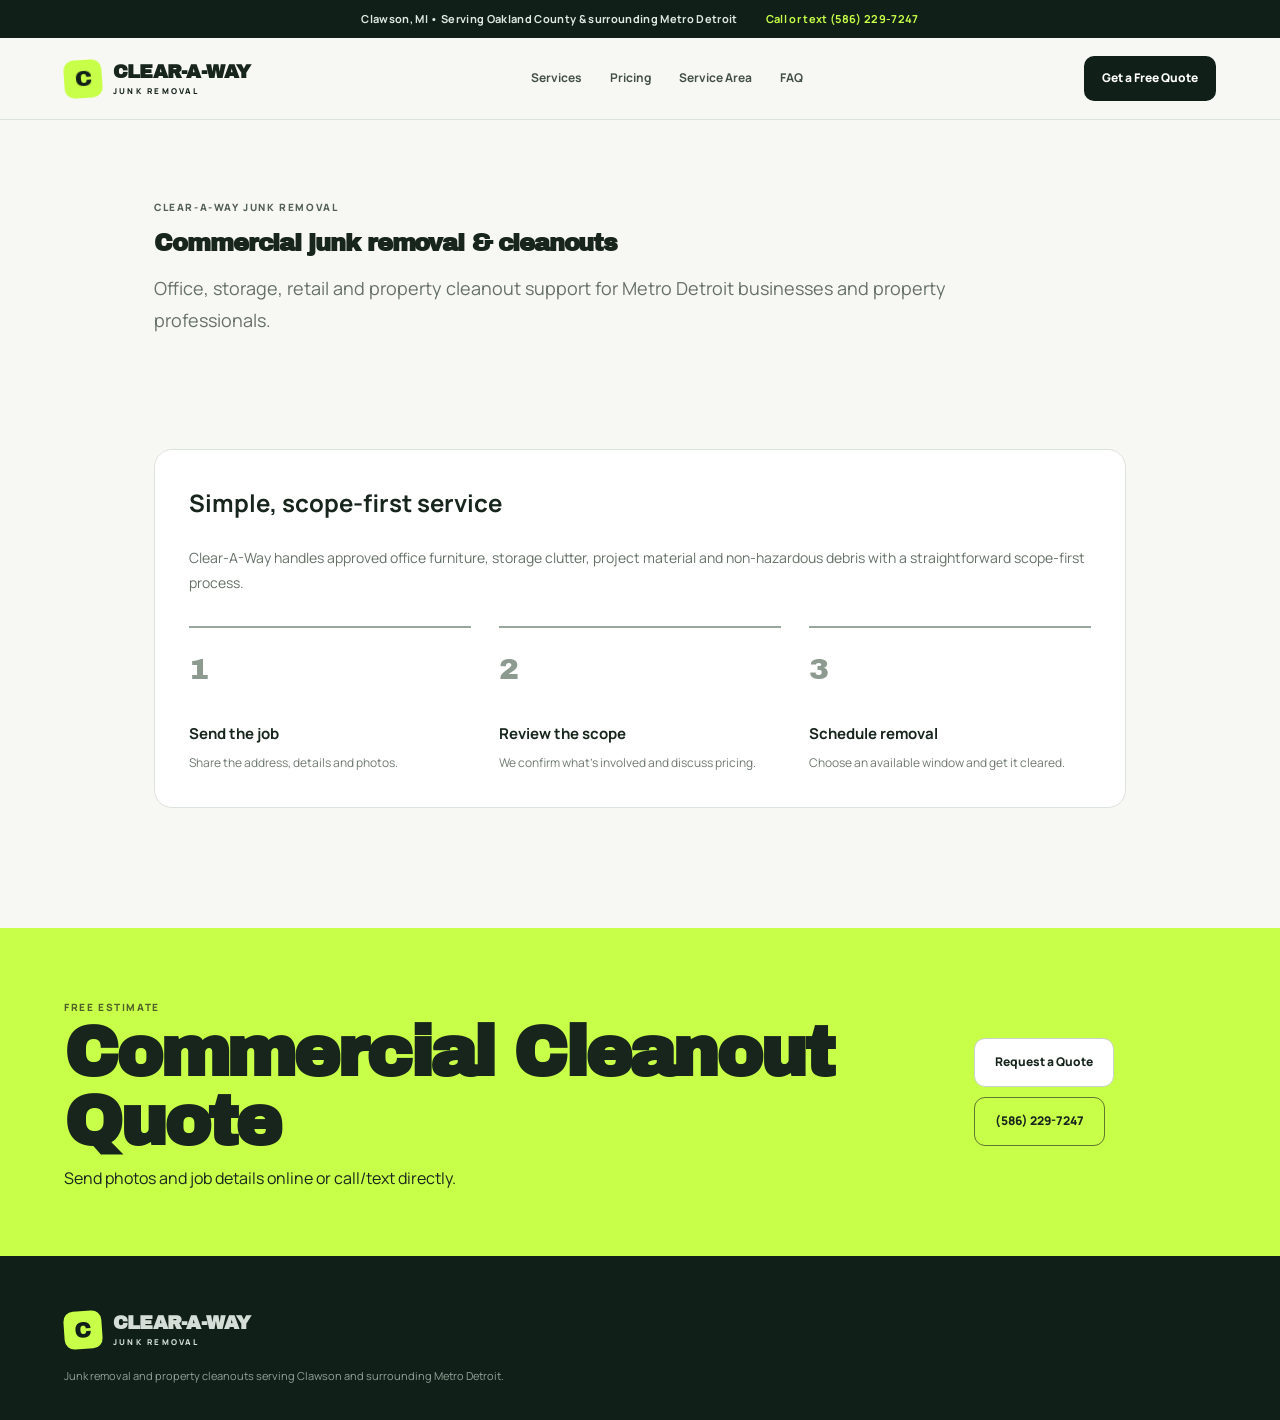
==== commercial-cleanouts.html @ ac7ba4cd "Add Commercial Cleanouts landing page" ====
<!doctype html>
<html lang="en"><head><meta charset="utf-8"><meta name="viewport" content="width=device-width,initial-scale=1">
<title>Commercial Cleanouts | Clear-A-Way Junk Removal</title>
<meta name="description" content="Office, storage, retail and property cleanout support for Metro Detroit businesses and property professionals.">
<link rel="preconnect" href="https://fonts.googleapis.com"><link rel="preconnect" href="https://fonts.gstatic.com" crossorigin>
<link href="https://fonts.googleapis.com/css2?family=Manrope:wght@400;600;700;800&family=Archivo+Black&display=swap" rel="stylesheet">
<link rel="stylesheet" href="styles.css"></head>
<body>
<div class="announcement"><span>Clawson, MI • Serving Oakland County & surrounding Metro Detroit</span><a href="tel:+15862297247">Call or text (586) 229-7247</a></div>
<header class="site-header"><a class="brand" href="/"><span class="brand-mark">C</span><span class="brand-copy"><strong>CLEAR-A-WAY</strong><small>JUNK REMOVAL</small></span></a><nav><a href="/#services">Services</a><a href="/#pricing">Pricing</a><a href="/#areas">Service Area</a><a href="/#faq">FAQ</a></nav><a class="header-cta" href="/#quote">Get a Free Quote</a></header>
<main>
<section class="section" style="padding-top:80px;max-width:1100px">
<div class="eyebrow">CLEAR-A-WAY JUNK REMOVAL</div>
<h2>Commercial junk removal & cleanouts</h2>
<p style="font-size:18px;line-height:1.75;max-width:800px;color:#667168">Office, storage, retail and property cleanout support for Metro Detroit businesses and property professionals.</p>
</section>
<section class="section" style="padding-top:0;max-width:1100px">
<div style="background:white;border:1px solid var(--line);border-radius:18px;padding:34px">
<h3 style="font-size:24px;margin-top:0">Simple, scope-first service</h3>
<p style="font-size:14px;line-height:1.8;color:#667168">Clear-A-Way handles approved office furniture, storage clutter, project material and non-hazardous debris with a straightforward scope-first process.</p>
<div class="steps" style="margin-top:30px"><article><span>1</span><h3>Send the job</h3><p>Share the address, details and photos.</p></article><article><span>2</span><h3>Review the scope</h3><p>We confirm what’s involved and discuss pricing.</p></article><article><span>3</span><h3>Schedule removal</h3><p>Choose an available window and get it cleared.</p></article></div>
</div>
</section>
<section class="final-cta"><div><span class="eyebrow">FREE ESTIMATE</span><h2>Commercial Cleanout Quote</h2><p>Send photos and job details online or call/text directly.</p></div><div class="final-actions"><a href="/#quote" class="btn btn-light">Request a Quote</a><a href="tel:+15862297247" class="btn btn-outline-light">(586) 229-7247</a></div></section>
</main>
<footer><div class="footer-brand"><a class="brand" href="/"><span class="brand-mark">C</span><span class="brand-copy"><strong>CLEAR-A-WAY</strong><small>JUNK REMOVAL</small></span></a><p>Junk removal and property cleanouts serving Clawson and surrounding Metro Detroit.</p></div></footer>
<div class="mobile-bar"><a href="tel:+15862297247">Call / Text</a><a href="/#quote">Free Quote</a></div>
</body></html>
---- styles.css ----
:root{
  --ink:#102018;--ink-2:#183126;--paper:#f7f7f3;--card:#ffffff;--lime:#c8ff48;--lime-deep:#9fd32c;--text:#17251d;--muted:#667168;--line:#dde3dd;--soft:#eef2ec;--warm:#f4f0e8;--shadow:0 18px 50px rgba(16,32,24,.09);
}
*{box-sizing:border-box}html{scroll-behavior:smooth}body{margin:0;background:var(--paper);color:var(--text);font-family:Manrope,Arial,sans-serif;line-height:1.55}a{color:inherit}
.announcement{min-height:38px;background:var(--ink);color:#dfe9e2;display:flex;justify-content:center;gap:28px;align-items:center;padding:8px 5vw;font-size:11px;font-weight:700;letter-spacing:.03em}.announcement a{color:var(--lime);text-decoration:none}
.site-header{height:82px;display:grid;grid-template-columns:auto 1fr auto;align-items:center;gap:36px;padding:0 5vw;background:rgba(247,247,243,.96);border-bottom:1px solid var(--line);position:sticky;top:0;z-index:50;backdrop-filter:blur(14px)}
.brand{display:flex;align-items:center;gap:11px;text-decoration:none;width:max-content}.brand-mark{width:38px;height:38px;border-radius:10px;background:var(--lime);display:grid;place-items:center;font-family:"Archivo Black";font-size:22px;color:var(--ink);transform:rotate(-4deg)}
.brand-copy{display:flex;flex-direction:column;line-height:.94}.brand-copy strong{font-family:"Archivo Black";font-size:19px;letter-spacing:-.04em}.brand-copy small{font-size:8px;letter-spacing:.28em;font-weight:800;margin-top:6px}
.site-header nav{display:flex;justify-content:center;gap:28px}.site-header nav a{text-decoration:none;font-size:12px;font-weight:700;color:#435046}.header-cta{background:var(--ink);color:#fff;text-decoration:none;padding:13px 18px;border-radius:10px;font-size:12px;font-weight:800}
.hero{max-width:1500px;margin:auto;padding:68px 5vw 58px;display:grid;grid-template-columns:1.05fr .95fr;gap:6vw;align-items:start}.hero-main{padding-top:24px}.eyebrow{font-size:10px;font-weight:800;letter-spacing:.16em;text-transform:uppercase;color:#536057;margin-bottom:16px}
.hero h1,.section h2,.feature-panel h2,.how-section h2,.final-cta h2,.acceptance h2{font-family:"Archivo Black";letter-spacing:-.045em;line-height:.98;margin:0}.hero h1{font-size:clamp(56px,7.5vw,108px);max-width:900px}.hero h1 span{color:#3a4b40}
.hero-lead{font-size:18px;line-height:1.75;color:#58645b;max-width:720px;margin:24px 0 0}.hero-actions{display:flex;gap:12px;flex-wrap:wrap;margin:30px 0}.btn{display:inline-flex;align-items:center;justify-content:center;min-height:49px;padding:0 20px;border-radius:11px;text-decoration:none;font-size:12px;font-weight:800;border:1px solid transparent;cursor:pointer;font-family:inherit}.btn-primary{background:var(--lime);color:var(--ink);border-color:#a9d936}.btn-ghost{background:#fff;border-color:var(--line)}
.trust-grid{display:grid;grid-template-columns:repeat(3,1fr);gap:12px;margin-top:34px}.trust-grid>div{border-top:1px solid var(--line);padding-top:15px}.trust-grid b{display:block;font-size:12px;margin-bottom:4px}.trust-grid span{font-size:11px;color:#768178;line-height:1.45}
.quick-quote{background:#fff;border:1px solid var(--line);border-radius:22px;box-shadow:var(--shadow);overflow:hidden}.quote-head{padding:28px 30px 22px;background:linear-gradient(135deg,#13251c,#1d3b2b);color:white}.quote-chip{display:inline-block;background:var(--lime);color:var(--ink);padding:6px 9px;border-radius:99px;font-size:9px;font-weight:900;letter-spacing:.12em}.quote-head h2{font-family:"Archivo Black";font-size:34px;letter-spacing:-.04em;line-height:1.05;margin:13px 0 9px}.quote-head p{margin:0;color:#c8d5cc;font-size:13px;line-height:1.55}
.quick-quote form{padding:26px 30px 30px;display:grid;gap:15px}.field.two{display:grid;grid-template-columns:1fr 1fr;gap:12px}.quick-quote label{display:grid;gap:6px;font-size:10px;font-weight:800;color:#445047}.quick-quote input,.quick-quote textarea,.quick-quote select{width:100%;border:1px solid #cfd8d0;background:#fbfcfa;border-radius:10px;padding:12px 13px;font:inherit;font-size:13px;color:var(--text);outline:none}.quick-quote input:focus,.quick-quote textarea:focus,.quick-quote select:focus{border-color:#88ad2b;box-shadow:0 0 0 3px rgba(200,255,72,.25)}.quick-quote textarea{resize:vertical}
.photo-box{border:1px dashed #a9b5ab;border-radius:12px;padding:13px;display:flex;justify-content:space-between;gap:15px;align-items:center;background:#f9fbf8}.photo-box b{display:block;font-size:11px}.photo-box b span{font-weight:500;color:#7a857c}.photo-box small{display:block;color:#7a857c;font-size:9px;margin-top:3px}.upload-button{position:relative;background:var(--soft);border:1px solid #d7ded8;border-radius:9px;padding:10px 12px;white-space:nowrap;cursor:pointer}.upload-button input{position:absolute;inset:0;opacity:0;cursor:pointer}.btn-submit{width:100%;background:var(--lime);color:var(--ink);border-color:#a6d637;font-size:13px}.privacy-note{font-size:9px;color:#7d877f;margin:0;text-align:center}.bot-field{position:absolute!important;left:-9999px!important;width:1px;height:1px;overflow:hidden}
.proof-bar{max-width:1400px;margin:0 auto 25px;padding:0 5vw;display:grid;grid-template-columns:repeat(4,1fr);gap:1px;background:var(--line)}.proof-bar>div{background:var(--paper);padding:22px 18px}.proof-bar strong{display:block;font-size:12px}.proof-bar span{display:block;margin-top:4px;font-size:10px;color:#788279}
.section{max-width:1500px;margin:auto;padding:95px 5vw}.section-intro{max-width:820px;margin-bottom:42px}.section-intro h2{font-size:clamp(42px,5.5vw,76px)}.section-intro p{font-size:16px;color:#667168;line-height:1.75;max-width:700px}
.service-cards{display:grid;grid-template-columns:repeat(3,1fr);gap:15px}.service-cards article{background:#fff;border:1px solid var(--line);border-radius:16px;padding:25px;min-height:245px;display:flex;flex-direction:column;transition:.2s ease}.service-cards article:hover{transform:translateY(-3px);box-shadow:0 15px 35px rgba(16,32,24,.08);border-color:#c8d1c9}.service-cards .icon{width:38px;height:38px;border-radius:10px;background:var(--soft);display:grid;place-items:center;font-size:10px;font-weight:900;color:#607165}.service-cards h3{font-size:18px;line-height:1.25;margin:36px 0 10px}.service-cards p{font-size:13px;color:#707a72;line-height:1.65;margin:0 0 24px}.service-cards a{margin-top:auto;font-size:11px;font-weight:800;text-decoration:none}
.split-feature{max-width:1500px;margin:auto;padding:0 5vw 95px;display:grid;grid-template-columns:1fr 1fr;gap:14px}.feature-panel{border-radius:20px;padding:46px;min-height:500px;display:flex;flex-direction:column;align-items:flex-start}.feature-panel.homeowner{background:var(--warm);color:var(--ink)}.feature-panel.pro{background:var(--ink);color:white}.feature-panel .label{font-size:9px;font-weight:900;letter-spacing:.15em;padding:7px 9px;border-radius:99px;background:rgba(255,255,255,.6)}.feature-panel.pro .label{background:var(--lime);color:var(--ink)}.feature-panel h2{font-size:clamp(36px,4vw,58px);margin:25px 0 18px;max-width:600px}.feature-panel p{font-size:14px;line-height:1.75;max-width:620px;color:#657068}.feature-panel.pro p{color:#bcc9c0}.feature-panel ul{padding-left:18px;line-height:1.95;font-size:13px;margin:15px 0 28px}.inline-link{margin-top:auto;font-size:12px;font-weight:800;text-decoration:none}.feature-panel.pro .inline-link{color:var(--lime)}
.pricing{border-top:1px solid var(--line)}.pricing-copy{display:grid;grid-template-columns:1fr 1fr;gap:7vw;max-width:none;align-items:end}.pricing-copy .eyebrow,.pricing-copy h2{grid-column:1}.pricing-copy p{grid-column:2;grid-row:1/3;margin:0}.load-visual{display:grid;grid-template-columns:repeat(4,1fr);gap:12px;margin-top:45px}.load-card{background:white;border:1px solid var(--line);border-radius:15px;padding:18px}.load-fill{height:100px;border-radius:9px;background:#eff2ee;position:relative;overflow:hidden;margin-bottom:18px}.load-fill:after{content:"";position:absolute;left:0;right:0;bottom:0;background:var(--lime)}.fill-1:after{height:24%}.fill-2:after{height:48%}.fill-3:after{height:73%}.fill-4:after{height:100%}.load-card b{display:block;font-size:13px}.load-card span{display:block;font-size:10px;line-height:1.5;color:#7b857c;margin-top:4px}.pricing-foot{display:flex;justify-content:space-between;gap:20px;border-top:1px solid var(--line);margin-top:22px;padding-top:18px;font-size:10px;color:#737e75}.pricing-foot a{font-weight:800;text-decoration:none;color:var(--ink)}
.how-section{max-width:1400px;margin:auto;background:var(--soft);border-radius:24px;padding:65px 5vw;display:grid;grid-template-columns:.7fr 1.3fr;gap:6vw}.how-section h2{font-size:clamp(42px,5vw,68px)}.steps{display:grid;grid-template-columns:repeat(3,1fr);gap:28px}.steps article{border-top:2px solid #98a79b;padding-top:18px}.steps span{font-family:"Archivo Black";font-size:30px;color:#8c9a90}.steps h3{font-size:15px;margin:30px 0 8px}.steps p{font-size:12px;line-height:1.65;color:#6f7a71;margin:0}
.areas{display:grid;grid-template-columns:.8fr 1.2fr;gap:8vw;align-items:start}.areas h2{font-size:clamp(42px,5vw,70px)}.areas p{font-size:14px;line-height:1.75;color:#6c786e}.btn-dark{background:var(--ink);color:#fff;margin-top:12px}.city-list{display:grid;grid-template-columns:repeat(3,1fr);border-top:1px solid var(--line);border-left:1px solid var(--line)}.city-list span{padding:17px 16px;border-right:1px solid var(--line);border-bottom:1px solid var(--line);font-size:11px;font-weight:800;background:#fff}
.acceptance{max-width:1400px;margin:0 auto 95px;padding:60px 5vw;background:#13241b;color:white;border-radius:24px;display:grid;grid-template-columns:.8fr 1.2fr;gap:7vw}.acceptance .eyebrow{color:#98aa9e}.acceptance h2{font-size:clamp(36px,4.5vw,60px)}.accept-grid{display:grid;grid-template-columns:1fr 1fr;gap:12px}.accept-card{border:1px solid #34473b;border-radius:15px;padding:25px;background:#182c21}.accept-card.yes{border-top:4px solid var(--lime)}.accept-card.no{border-top:4px solid #718277}.accept-card h3{font-size:15px;margin:0 0 10px}.accept-card p{font-size:11px;line-height:1.7;color:#bac6bd;margin:0}
.faq{display:grid;grid-template-columns:.65fr 1.35fr;gap:8vw}.faq-title h2{font-size:clamp(40px,5vw,70px)}.faq-list details{border-top:1px solid var(--line);padding:20px 0}.faq-list details:last-child{border-bottom:1px solid var(--line)}.faq-list summary{cursor:pointer;font-size:13px;font-weight:800;list-style:none;display:flex;justify-content:space-between;gap:20px}.faq-list summary:after{content:"+";font-size:20px;font-weight:400}.faq-list details[open] summary:after{content:"–"}.faq-list p{font-size:12px;line-height:1.7;color:#6b766d;max-width:720px;margin:12px 0 0}
.final-cta{margin-top:25px;background:var(--lime);padding:65px max(5vw,calc((100vw - 1500px)/2 + 5vw));display:flex;align-items:center;justify-content:space-between;gap:45px}.final-cta .eyebrow{color:#50612a}.final-cta h2{font-size:clamp(42px,5.5vw,76px)}.final-cta p{margin:10px 0 0}.final-actions{display:flex;gap:10px;flex-wrap:wrap}.btn-light{background:white;border-color:#c9d3c9}.btn-outline-light{border-color:#5f772e}
footer{background:var(--ink);color:#dbe4dd;padding:55px 5vw 25px;display:grid;grid-template-columns:1.5fr .7fr .7fr;gap:50px}footer .brand{color:white}.footer-brand p{color:#93a298;font-size:11px;max-width:450px;margin-top:18px}footer h4{font-size:10px;letter-spacing:.12em;text-transform:uppercase;color:#86968b;margin:0 0 14px}footer>div:not(.footer-brand):not(.footer-bottom){display:flex;flex-direction:column;gap:9px}footer a,footer span{font-size:11px;color:#d4ded7;text-decoration:none}.footer-bottom{grid-column:1/-1;border-top:1px solid #304138;padding-top:20px;margin-top:12px;color:#6f8175;font-size:9px}.mobile-bar{display:none}
@media(max-width:1050px){.site-header nav{display:none}.hero{grid-template-columns:1fr}.hero-main{padding-top:0}.quick-quote{max-width:760px}.proof-bar{grid-template-columns:repeat(2,1fr)}.service-cards{grid-template-columns:repeat(2,1fr)}.pricing-copy,.how-section,.areas,.acceptance,.faq{grid-template-columns:1fr}.pricing-copy p{grid-column:1;grid-row:auto}.load-visual{grid-template-columns:repeat(2,1fr)}.steps{margin-top:25px}.city-list{grid-template-columns:repeat(3,1fr)}}
@media(max-width:760px){body{padding-bottom:64px}.announcement{justify-content:center;text-align:center}.announcement a{display:none}.site-header{height:70px;padding:0 18px;grid-template-columns:1fr auto}.header-cta{display:none}.brand-mark{width:34px;height:34px}.hero,.section,.split-feature{padding-left:18px;padding-right:18px}.hero{padding-top:44px}.hero h1{font-size:53px}.hero-lead{font-size:16px}.hero-actions{flex-direction:column}.hero-actions .btn{width:100%}.trust-grid{grid-template-columns:1fr}.field.two{grid-template-columns:1fr}.quick-quote form,.quote-head{padding-left:20px;padding-right:20px}.proof-bar{padding:0 18px;grid-template-columns:1fr 1fr}.proof-bar>div{padding:16px 13px}.section{padding-top:70px;padding-bottom:70px}.service-cards,.split-feature,.load-visual,.steps,.accept-grid{grid-template-columns:1fr}.feature-panel{padding:30px;min-height:440px}.split-feature{gap:10px}.how-section,.acceptance{margin-left:18px;margin-right:18px;padding:45px 25px}.city-list{grid-template-columns:repeat(2,1fr)}.pricing-foot{flex-direction:column}.final-cta{padding:50px 18px;flex-direction:column;align-items:flex-start}.final-actions{width:100%}.final-actions .btn{width:100%}footer{grid-template-columns:1fr;padding:45px 20px 25px}.mobile-bar{display:grid;grid-template-columns:1fr 1fr;position:fixed;bottom:0;left:0;right:0;z-index:100;background:#fff;border-top:1px solid var(--line);box-shadow:0 -8px 25px rgba(0,0,0,.08)}.mobile-bar a{height:62px;display:grid;place-items:center;text-decoration:none;font-size:12px;font-weight:900}.mobile-bar a:last-child{background:var(--lime);color:var(--ink)}}
@media(max-width:430px){.hero h1{font-size:46px}.proof-bar{grid-template-columns:1fr}.city-list{grid-template-columns:1fr 1fr}.brand-copy strong{font-size:17px}}
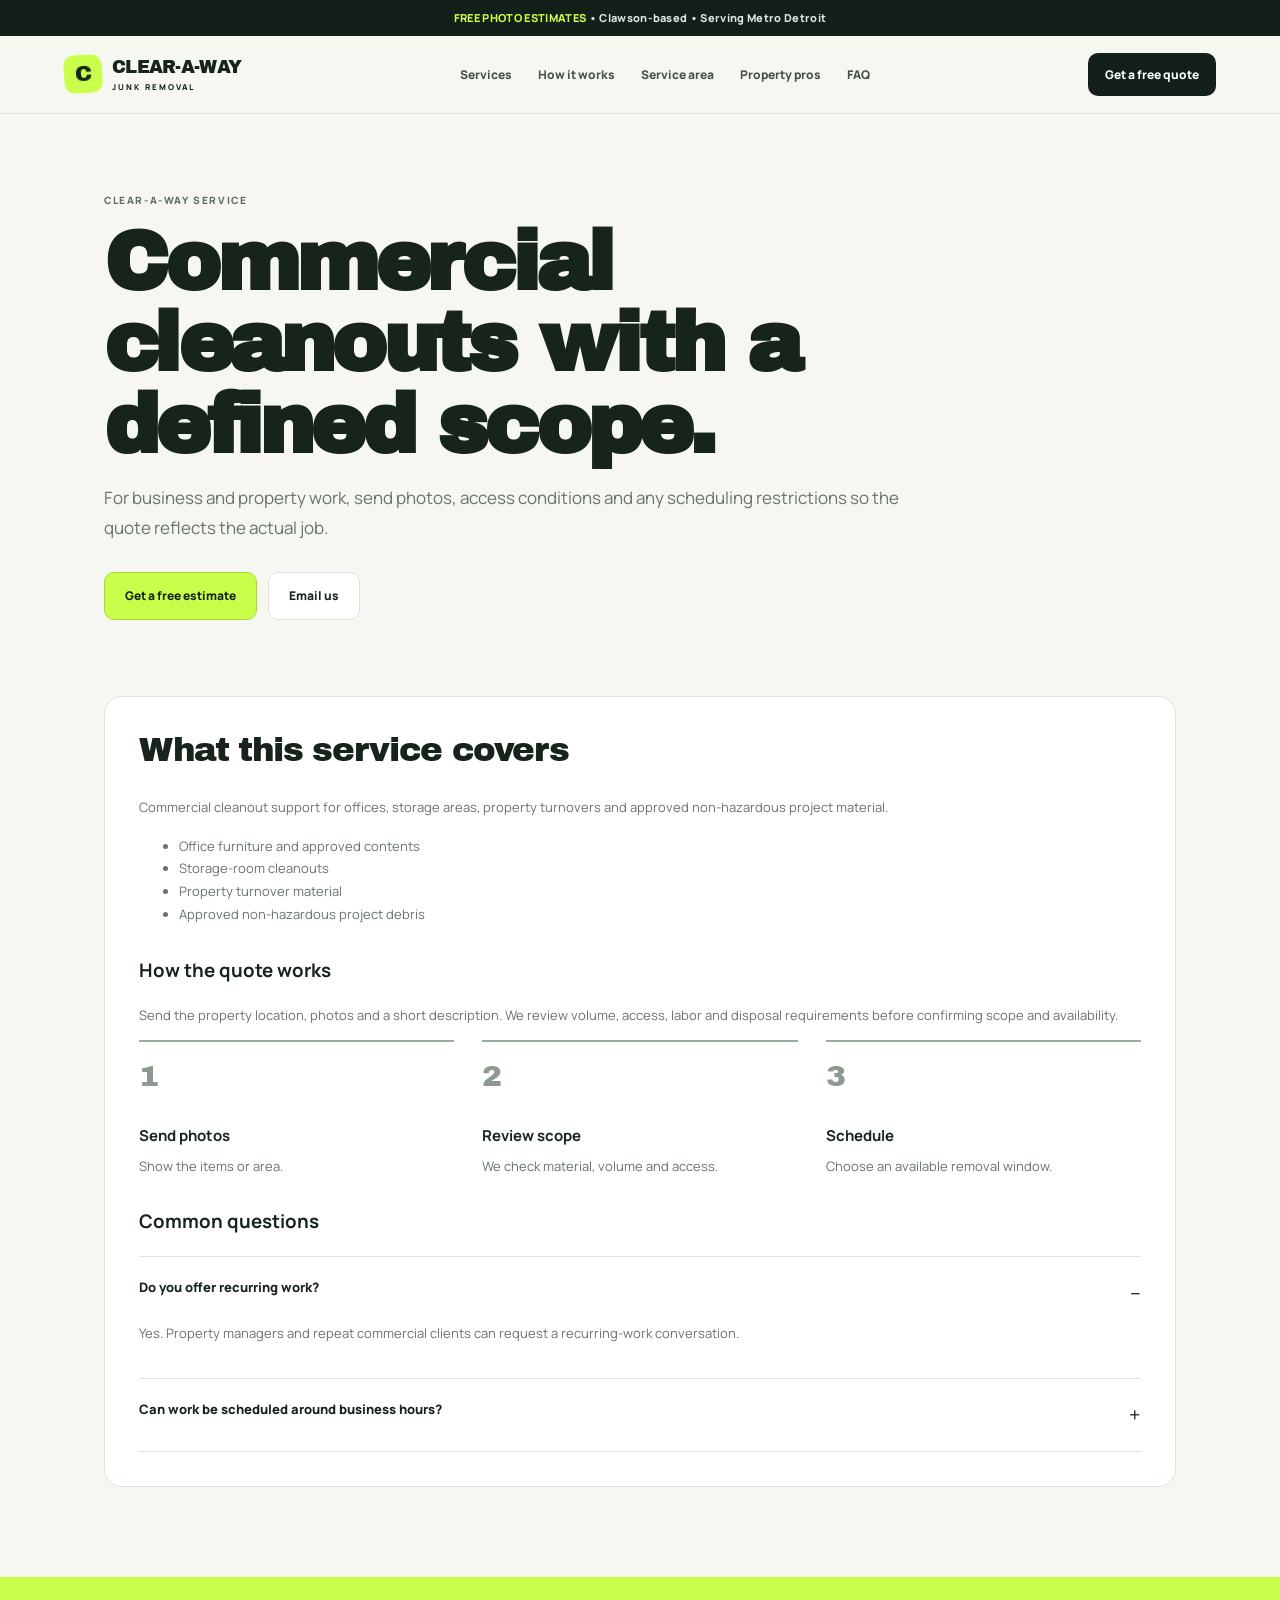
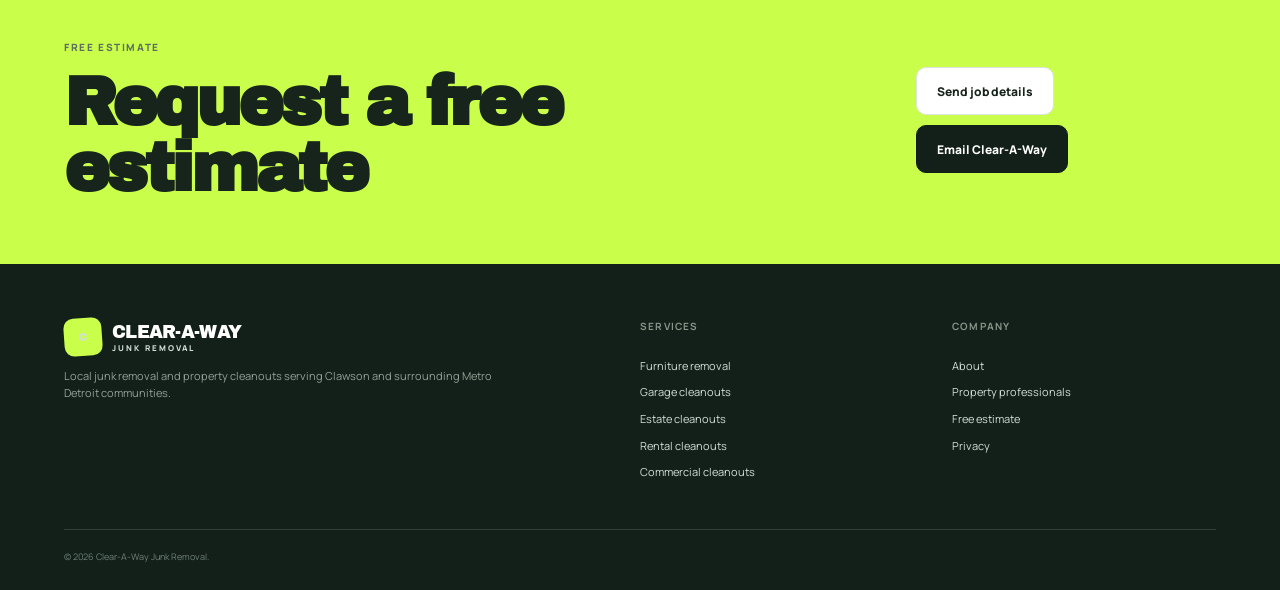
==== commit 8ecbf4c2: "Finish commercial-cleanouts service page" ====
--- a/commercial-cleanouts.html
+++ b/commercial-cleanouts.html
@@ -1,28 +1 @@
-<!doctype html>
-<html lang="en"><head><meta charset="utf-8"><meta name="viewport" content="width=device-width,initial-scale=1">
-<title>Commercial Cleanouts | Clear-A-Way Junk Removal</title>
-<meta name="description" content="Office, storage, retail and property cleanout support for Metro Detroit businesses and property professionals.">
-<link rel="preconnect" href="https://fonts.googleapis.com"><link rel="preconnect" href="https://fonts.gstatic.com" crossorigin>
-<link href="https://fonts.googleapis.com/css2?family=Manrope:wght@400;600;700;800&family=Archivo+Black&display=swap" rel="stylesheet">
-<link rel="stylesheet" href="styles.css"></head>
-<body>
-<div class="announcement"><span>Clawson, MI • Serving Oakland County & surrounding Metro Detroit</span><a href="tel:+15862297247">Call or text (586) 229-7247</a></div>
-<header class="site-header"><a class="brand" href="/"><span class="brand-mark">C</span><span class="brand-copy"><strong>CLEAR-A-WAY</strong><small>JUNK REMOVAL</small></span></a><nav><a href="/#services">Services</a><a href="/#pricing">Pricing</a><a href="/#areas">Service Area</a><a href="/#faq">FAQ</a></nav><a class="header-cta" href="/#quote">Get a Free Quote</a></header>
-<main>
-<section class="section" style="padding-top:80px;max-width:1100px">
-<div class="eyebrow">CLEAR-A-WAY JUNK REMOVAL</div>
-<h2>Commercial junk removal & cleanouts</h2>
-<p style="font-size:18px;line-height:1.75;max-width:800px;color:#667168">Office, storage, retail and property cleanout support for Metro Detroit businesses and property professionals.</p>
-</section>
-<section class="section" style="padding-top:0;max-width:1100px">
-<div style="background:white;border:1px solid var(--line);border-radius:18px;padding:34px">
-<h3 style="font-size:24px;margin-top:0">Simple, scope-first service</h3>
-<p style="font-size:14px;line-height:1.8;color:#667168">Clear-A-Way handles approved office furniture, storage clutter, project material and non-hazardous debris with a straightforward scope-first process.</p>
-<div class="steps" style="margin-top:30px"><article><span>1</span><h3>Send the job</h3><p>Share the address, details and photos.</p></article><article><span>2</span><h3>Review the scope</h3><p>We confirm what’s involved and discuss pricing.</p></article><article><span>3</span><h3>Schedule removal</h3><p>Choose an available window and get it cleared.</p></article></div>
-</div>
-</section>
-<section class="final-cta"><div><span class="eyebrow">FREE ESTIMATE</span><h2>Commercial Cleanout Quote</h2><p>Send photos and job details online or call/text directly.</p></div><div class="final-actions"><a href="/#quote" class="btn btn-light">Request a Quote</a><a href="tel:+15862297247" class="btn btn-outline-light">(586) 229-7247</a></div></section>
-</main>
-<footer><div class="footer-brand"><a class="brand" href="/"><span class="brand-mark">C</span><span class="brand-copy"><strong>CLEAR-A-WAY</strong><small>JUNK REMOVAL</small></span></a><p>Junk removal and property cleanouts serving Clawson and surrounding Metro Detroit.</p></div></footer>
-<div class="mobile-bar"><a href="tel:+15862297247">Call / Text</a><a href="/#quote">Free Quote</a></div>
-</body></html>+<!doctype html><html lang="en"><head><meta charset="utf-8"><meta name="viewport" content="width=device-width,initial-scale=1"><title>Commercial Cleanouts | Clear-A-Way Junk Removal</title><meta name="description" content="Commercial cleanout support for offices, storage areas, property turnovers and approved non-hazardous project material."><meta name="theme-color" content="#122019"><link rel="preconnect" href="https://fonts.googleapis.com"><link rel="preconnect" href="https://fonts.gstatic.com" crossorigin><link href="https://fonts.googleapis.com/css2?family=Manrope:wght@400;500;600;700;800&family=Archivo+Black&display=swap" rel="stylesheet"><link rel="stylesheet" href="/styles.css"><script type="application/ld+json">{"@context":"https://schema.org","@type":"Service","name":"Commercial Cleanouts","provider":{"@type":"LocalBusiness","name":"Clear-A-Way Junk Removal"},"areaServed":"Metro Detroit, Michigan","description":"Commercial cleanout support for offices, storage areas, property turnovers and approved non-hazardous project material."}</script></head><body><div class="topbar"><span>FREE PHOTO ESTIMATES</span> • Clawson-based • Serving Metro Detroit</div><header class="header"><a class="brand" href="/"><span class="mark">C</span><span class="brandtext"><b>CLEAR-A-WAY</b><small>JUNK REMOVAL</small></span></a><nav class="nav"><a href="/#services">Services</a><a href="/#how">How it works</a><a href="/#areas">Service area</a><a href="/property-managers.html">Property pros</a><a href="/#faq">FAQ</a></nav><a class="headercta" href="/quote.html">Get a free quote</a></header><main><section class="pagehero"><div class="eyebrow">CLEAR-A-WAY SERVICE</div><h1>Commercial cleanouts with a defined scope.</h1><p>For business and property work, send photos, access conditions and any scheduling restrictions so the quote reflects the actual job.</p><div class="actions"><a class="btn primary" href="/quote.html">Get a free estimate</a><a class="btn light" href="mailto:josh106510@gmail.com">Email us</a></div></section><section class="contentwrap"><div class="contentbox"><h2>What this service covers</h2><p>Commercial cleanout support for offices, storage areas, property turnovers and approved non-hazardous project material.</p><ul><li>Office furniture and approved contents</li><li>Storage-room cleanouts</li><li>Property turnover material</li><li>Approved non-hazardous project debris</li></ul><h3>How the quote works</h3><p>Send the property location, photos and a short description. We review volume, access, labor and disposal requirements before confirming scope and availability.</p><div class="steps"><div class="step"><span>1</span><h3>Send photos</h3><p>Show the items or area.</p></div><div class="step"><span>2</span><h3>Review scope</h3><p>We check material, volume and access.</p></div><div class="step"><span>3</span><h3>Schedule</h3><p>Choose an available removal window.</p></div></div><h3>Common questions</h3><details open><summary>Do you offer recurring work?</summary><p>Yes. Property managers and repeat commercial clients can request a recurring-work conversation.</p></details><details><summary>Can work be scheduled around business hours?</summary><p>Include scheduling restrictions in the quote request and we will confirm available options.</p></details></div></section><section class="cta-band"><div><div class="eyebrow">FREE ESTIMATE</div><h2>Request a free estimate</h2></div><div class="cta-actions"><a class="btn light" href="/quote.html">Send job details</a><a class="btn dark" href="mailto:josh106510@gmail.com">Email Clear-A-Way</a></div></section></main><footer class="footer"><div><a class="brand" href="/"><span class="mark">C</span><span class="brandtext"><b style="color:#fff">CLEAR-A-WAY</b><small>JUNK REMOVAL</small></span></a><p>Local junk removal and property cleanouts serving Clawson and surrounding Metro Detroit communities.</p></div><div class="footercol"><h4>Services</h4><a href="/furniture-removal.html">Furniture removal</a><a href="/garage-cleanouts.html">Garage cleanouts</a><a href="/estate-cleanouts.html">Estate cleanouts</a><a href="/rental-cleanouts.html">Rental cleanouts</a><a href="/commercial-cleanouts.html">Commercial cleanouts</a></div><div class="footercol"><h4>Company</h4><a href="/about.html">About</a><a href="/property-managers.html">Property professionals</a><a href="/quote.html">Free estimate</a><a href="/privacy.html">Privacy</a></div><div class="footbottom">© 2026 Clear-A-Way Junk Removal.</div></footer><div class="mobilebar"><a href="mailto:josh106510@gmail.com">Email</a><a href="/quote.html">Free quote</a></div></body></html>
--- a/styles.css
+++ b/styles.css
@@ -1,30 +1,21 @@
-:root{
-  --ink:#102018;--ink-2:#183126;--paper:#f7f7f3;--card:#ffffff;--lime:#c8ff48;--lime-deep:#9fd32c;--text:#17251d;--muted:#667168;--line:#dde3dd;--soft:#eef2ec;--warm:#f4f0e8;--shadow:0 18px 50px rgba(16,32,24,.09);
-}
-*{box-sizing:border-box}html{scroll-behavior:smooth}body{margin:0;background:var(--paper);color:var(--text);font-family:Manrope,Arial,sans-serif;line-height:1.55}a{color:inherit}
-.announcement{min-height:38px;background:var(--ink);color:#dfe9e2;display:flex;justify-content:center;gap:28px;align-items:center;padding:8px 5vw;font-size:11px;font-weight:700;letter-spacing:.03em}.announcement a{color:var(--lime);text-decoration:none}
-.site-header{height:82px;display:grid;grid-template-columns:auto 1fr auto;align-items:center;gap:36px;padding:0 5vw;background:rgba(247,247,243,.96);border-bottom:1px solid var(--line);position:sticky;top:0;z-index:50;backdrop-filter:blur(14px)}
-.brand{display:flex;align-items:center;gap:11px;text-decoration:none;width:max-content}.brand-mark{width:38px;height:38px;border-radius:10px;background:var(--lime);display:grid;place-items:center;font-family:"Archivo Black";font-size:22px;color:var(--ink);transform:rotate(-4deg)}
-.brand-copy{display:flex;flex-direction:column;line-height:.94}.brand-copy strong{font-family:"Archivo Black";font-size:19px;letter-spacing:-.04em}.brand-copy small{font-size:8px;letter-spacing:.28em;font-weight:800;margin-top:6px}
-.site-header nav{display:flex;justify-content:center;gap:28px}.site-header nav a{text-decoration:none;font-size:12px;font-weight:700;color:#435046}.header-cta{background:var(--ink);color:#fff;text-decoration:none;padding:13px 18px;border-radius:10px;font-size:12px;font-weight:800}
-.hero{max-width:1500px;margin:auto;padding:68px 5vw 58px;display:grid;grid-template-columns:1.05fr .95fr;gap:6vw;align-items:start}.hero-main{padding-top:24px}.eyebrow{font-size:10px;font-weight:800;letter-spacing:.16em;text-transform:uppercase;color:#536057;margin-bottom:16px}
-.hero h1,.section h2,.feature-panel h2,.how-section h2,.final-cta h2,.acceptance h2{font-family:"Archivo Black";letter-spacing:-.045em;line-height:.98;margin:0}.hero h1{font-size:clamp(56px,7.5vw,108px);max-width:900px}.hero h1 span{color:#3a4b40}
-.hero-lead{font-size:18px;line-height:1.75;color:#58645b;max-width:720px;margin:24px 0 0}.hero-actions{display:flex;gap:12px;flex-wrap:wrap;margin:30px 0}.btn{display:inline-flex;align-items:center;justify-content:center;min-height:49px;padding:0 20px;border-radius:11px;text-decoration:none;font-size:12px;font-weight:800;border:1px solid transparent;cursor:pointer;font-family:inherit}.btn-primary{background:var(--lime);color:var(--ink);border-color:#a9d936}.btn-ghost{background:#fff;border-color:var(--line)}
-.trust-grid{display:grid;grid-template-columns:repeat(3,1fr);gap:12px;margin-top:34px}.trust-grid>div{border-top:1px solid var(--line);padding-top:15px}.trust-grid b{display:block;font-size:12px;margin-bottom:4px}.trust-grid span{font-size:11px;color:#768178;line-height:1.45}
-.quick-quote{background:#fff;border:1px solid var(--line);border-radius:22px;box-shadow:var(--shadow);overflow:hidden}.quote-head{padding:28px 30px 22px;background:linear-gradient(135deg,#13251c,#1d3b2b);color:white}.quote-chip{display:inline-block;background:var(--lime);color:var(--ink);padding:6px 9px;border-radius:99px;font-size:9px;font-weight:900;letter-spacing:.12em}.quote-head h2{font-family:"Archivo Black";font-size:34px;letter-spacing:-.04em;line-height:1.05;margin:13px 0 9px}.quote-head p{margin:0;color:#c8d5cc;font-size:13px;line-height:1.55}
-.quick-quote form{padding:26px 30px 30px;display:grid;gap:15px}.field.two{display:grid;grid-template-columns:1fr 1fr;gap:12px}.quick-quote label{display:grid;gap:6px;font-size:10px;font-weight:800;color:#445047}.quick-quote input,.quick-quote textarea,.quick-quote select{width:100%;border:1px solid #cfd8d0;background:#fbfcfa;border-radius:10px;padding:12px 13px;font:inherit;font-size:13px;color:var(--text);outline:none}.quick-quote input:focus,.quick-quote textarea:focus,.quick-quote select:focus{border-color:#88ad2b;box-shadow:0 0 0 3px rgba(200,255,72,.25)}.quick-quote textarea{resize:vertical}
-.photo-box{border:1px dashed #a9b5ab;border-radius:12px;padding:13px;display:flex;justify-content:space-between;gap:15px;align-items:center;background:#f9fbf8}.photo-box b{display:block;font-size:11px}.photo-box b span{font-weight:500;color:#7a857c}.photo-box small{display:block;color:#7a857c;font-size:9px;margin-top:3px}.upload-button{position:relative;background:var(--soft);border:1px solid #d7ded8;border-radius:9px;padding:10px 12px;white-space:nowrap;cursor:pointer}.upload-button input{position:absolute;inset:0;opacity:0;cursor:pointer}.btn-submit{width:100%;background:var(--lime);color:var(--ink);border-color:#a6d637;font-size:13px}.privacy-note{font-size:9px;color:#7d877f;margin:0;text-align:center}.bot-field{position:absolute!important;left:-9999px!important;width:1px;height:1px;overflow:hidden}
-.proof-bar{max-width:1400px;margin:0 auto 25px;padding:0 5vw;display:grid;grid-template-columns:repeat(4,1fr);gap:1px;background:var(--line)}.proof-bar>div{background:var(--paper);padding:22px 18px}.proof-bar strong{display:block;font-size:12px}.proof-bar span{display:block;margin-top:4px;font-size:10px;color:#788279}
-.section{max-width:1500px;margin:auto;padding:95px 5vw}.section-intro{max-width:820px;margin-bottom:42px}.section-intro h2{font-size:clamp(42px,5.5vw,76px)}.section-intro p{font-size:16px;color:#667168;line-height:1.75;max-width:700px}
-.service-cards{display:grid;grid-template-columns:repeat(3,1fr);gap:15px}.service-cards article{background:#fff;border:1px solid var(--line);border-radius:16px;padding:25px;min-height:245px;display:flex;flex-direction:column;transition:.2s ease}.service-cards article:hover{transform:translateY(-3px);box-shadow:0 15px 35px rgba(16,32,24,.08);border-color:#c8d1c9}.service-cards .icon{width:38px;height:38px;border-radius:10px;background:var(--soft);display:grid;place-items:center;font-size:10px;font-weight:900;color:#607165}.service-cards h3{font-size:18px;line-height:1.25;margin:36px 0 10px}.service-cards p{font-size:13px;color:#707a72;line-height:1.65;margin:0 0 24px}.service-cards a{margin-top:auto;font-size:11px;font-weight:800;text-decoration:none}
-.split-feature{max-width:1500px;margin:auto;padding:0 5vw 95px;display:grid;grid-template-columns:1fr 1fr;gap:14px}.feature-panel{border-radius:20px;padding:46px;min-height:500px;display:flex;flex-direction:column;align-items:flex-start}.feature-panel.homeowner{background:var(--warm);color:var(--ink)}.feature-panel.pro{background:var(--ink);color:white}.feature-panel .label{font-size:9px;font-weight:900;letter-spacing:.15em;padding:7px 9px;border-radius:99px;background:rgba(255,255,255,.6)}.feature-panel.pro .label{background:var(--lime);color:var(--ink)}.feature-panel h2{font-size:clamp(36px,4vw,58px);margin:25px 0 18px;max-width:600px}.feature-panel p{font-size:14px;line-height:1.75;max-width:620px;color:#657068}.feature-panel.pro p{color:#bcc9c0}.feature-panel ul{padding-left:18px;line-height:1.95;font-size:13px;margin:15px 0 28px}.inline-link{margin-top:auto;font-size:12px;font-weight:800;text-decoration:none}.feature-panel.pro .inline-link{color:var(--lime)}
-.pricing{border-top:1px solid var(--line)}.pricing-copy{display:grid;grid-template-columns:1fr 1fr;gap:7vw;max-width:none;align-items:end}.pricing-copy .eyebrow,.pricing-copy h2{grid-column:1}.pricing-copy p{grid-column:2;grid-row:1/3;margin:0}.load-visual{display:grid;grid-template-columns:repeat(4,1fr);gap:12px;margin-top:45px}.load-card{background:white;border:1px solid var(--line);border-radius:15px;padding:18px}.load-fill{height:100px;border-radius:9px;background:#eff2ee;position:relative;overflow:hidden;margin-bottom:18px}.load-fill:after{content:"";position:absolute;left:0;right:0;bottom:0;background:var(--lime)}.fill-1:after{height:24%}.fill-2:after{height:48%}.fill-3:after{height:73%}.fill-4:after{height:100%}.load-card b{display:block;font-size:13px}.load-card span{display:block;font-size:10px;line-height:1.5;color:#7b857c;margin-top:4px}.pricing-foot{display:flex;justify-content:space-between;gap:20px;border-top:1px solid var(--line);margin-top:22px;padding-top:18px;font-size:10px;color:#737e75}.pricing-foot a{font-weight:800;text-decoration:none;color:var(--ink)}
-.how-section{max-width:1400px;margin:auto;background:var(--soft);border-radius:24px;padding:65px 5vw;display:grid;grid-template-columns:.7fr 1.3fr;gap:6vw}.how-section h2{font-size:clamp(42px,5vw,68px)}.steps{display:grid;grid-template-columns:repeat(3,1fr);gap:28px}.steps article{border-top:2px solid #98a79b;padding-top:18px}.steps span{font-family:"Archivo Black";font-size:30px;color:#8c9a90}.steps h3{font-size:15px;margin:30px 0 8px}.steps p{font-size:12px;line-height:1.65;color:#6f7a71;margin:0}
-.areas{display:grid;grid-template-columns:.8fr 1.2fr;gap:8vw;align-items:start}.areas h2{font-size:clamp(42px,5vw,70px)}.areas p{font-size:14px;line-height:1.75;color:#6c786e}.btn-dark{background:var(--ink);color:#fff;margin-top:12px}.city-list{display:grid;grid-template-columns:repeat(3,1fr);border-top:1px solid var(--line);border-left:1px solid var(--line)}.city-list span{padding:17px 16px;border-right:1px solid var(--line);border-bottom:1px solid var(--line);font-size:11px;font-weight:800;background:#fff}
-.acceptance{max-width:1400px;margin:0 auto 95px;padding:60px 5vw;background:#13241b;color:white;border-radius:24px;display:grid;grid-template-columns:.8fr 1.2fr;gap:7vw}.acceptance .eyebrow{color:#98aa9e}.acceptance h2{font-size:clamp(36px,4.5vw,60px)}.accept-grid{display:grid;grid-template-columns:1fr 1fr;gap:12px}.accept-card{border:1px solid #34473b;border-radius:15px;padding:25px;background:#182c21}.accept-card.yes{border-top:4px solid var(--lime)}.accept-card.no{border-top:4px solid #718277}.accept-card h3{font-size:15px;margin:0 0 10px}.accept-card p{font-size:11px;line-height:1.7;color:#bac6bd;margin:0}
-.faq{display:grid;grid-template-columns:.65fr 1.35fr;gap:8vw}.faq-title h2{font-size:clamp(40px,5vw,70px)}.faq-list details{border-top:1px solid var(--line);padding:20px 0}.faq-list details:last-child{border-bottom:1px solid var(--line)}.faq-list summary{cursor:pointer;font-size:13px;font-weight:800;list-style:none;display:flex;justify-content:space-between;gap:20px}.faq-list summary:after{content:"+";font-size:20px;font-weight:400}.faq-list details[open] summary:after{content:"–"}.faq-list p{font-size:12px;line-height:1.7;color:#6b766d;max-width:720px;margin:12px 0 0}
-.final-cta{margin-top:25px;background:var(--lime);padding:65px max(5vw,calc((100vw - 1500px)/2 + 5vw));display:flex;align-items:center;justify-content:space-between;gap:45px}.final-cta .eyebrow{color:#50612a}.final-cta h2{font-size:clamp(42px,5.5vw,76px)}.final-cta p{margin:10px 0 0}.final-actions{display:flex;gap:10px;flex-wrap:wrap}.btn-light{background:white;border-color:#c9d3c9}.btn-outline-light{border-color:#5f772e}
-footer{background:var(--ink);color:#dbe4dd;padding:55px 5vw 25px;display:grid;grid-template-columns:1.5fr .7fr .7fr;gap:50px}footer .brand{color:white}.footer-brand p{color:#93a298;font-size:11px;max-width:450px;margin-top:18px}footer h4{font-size:10px;letter-spacing:.12em;text-transform:uppercase;color:#86968b;margin:0 0 14px}footer>div:not(.footer-brand):not(.footer-bottom){display:flex;flex-direction:column;gap:9px}footer a,footer span{font-size:11px;color:#d4ded7;text-decoration:none}.footer-bottom{grid-column:1/-1;border-top:1px solid #304138;padding-top:20px;margin-top:12px;color:#6f8175;font-size:9px}.mobile-bar{display:none}
-@media(max-width:1050px){.site-header nav{display:none}.hero{grid-template-columns:1fr}.hero-main{padding-top:0}.quick-quote{max-width:760px}.proof-bar{grid-template-columns:repeat(2,1fr)}.service-cards{grid-template-columns:repeat(2,1fr)}.pricing-copy,.how-section,.areas,.acceptance,.faq{grid-template-columns:1fr}.pricing-copy p{grid-column:1;grid-row:auto}.load-visual{grid-template-columns:repeat(2,1fr)}.steps{margin-top:25px}.city-list{grid-template-columns:repeat(3,1fr)}}
-@media(max-width:760px){body{padding-bottom:64px}.announcement{justify-content:center;text-align:center}.announcement a{display:none}.site-header{height:70px;padding:0 18px;grid-template-columns:1fr auto}.header-cta{display:none}.brand-mark{width:34px;height:34px}.hero,.section,.split-feature{padding-left:18px;padding-right:18px}.hero{padding-top:44px}.hero h1{font-size:53px}.hero-lead{font-size:16px}.hero-actions{flex-direction:column}.hero-actions .btn{width:100%}.trust-grid{grid-template-columns:1fr}.field.two{grid-template-columns:1fr}.quick-quote form,.quote-head{padding-left:20px;padding-right:20px}.proof-bar{padding:0 18px;grid-template-columns:1fr 1fr}.proof-bar>div{padding:16px 13px}.section{padding-top:70px;padding-bottom:70px}.service-cards,.split-feature,.load-visual,.steps,.accept-grid{grid-template-columns:1fr}.feature-panel{padding:30px;min-height:440px}.split-feature{gap:10px}.how-section,.acceptance{margin-left:18px;margin-right:18px;padding:45px 25px}.city-list{grid-template-columns:repeat(2,1fr)}.pricing-foot{flex-direction:column}.final-cta{padding:50px 18px;flex-direction:column;align-items:flex-start}.final-actions{width:100%}.final-actions .btn{width:100%}footer{grid-template-columns:1fr;padding:45px 20px 25px}.mobile-bar{display:grid;grid-template-columns:1fr 1fr;position:fixed;bottom:0;left:0;right:0;z-index:100;background:#fff;border-top:1px solid var(--line);box-shadow:0 -8px 25px rgba(0,0,0,.08)}.mobile-bar a{height:62px;display:grid;place-items:center;text-decoration:none;font-size:12px;font-weight:900}.mobile-bar a:last-child{background:var(--lime);color:var(--ink)}}
-@media(max-width:430px){.hero h1{font-size:46px}.proof-bar{grid-template-columns:1fr}.city-list{grid-template-columns:1fr 1fr}.brand-copy strong{font-size:17px}}
+:root{--ink:#122019;--ink2:#1b3125;--paper:#f7f7f2;--card:#fff;--lime:#c9ff4a;--lime2:#a8d832;--text:#17241c;--muted:#68736b;--line:#dce3dc;--soft:#edf2ec;--warm:#f2eee5;--shadow:0 20px 55px rgba(17,32,24,.10);--radius:18px}
+*{box-sizing:border-box}html{scroll-behavior:smooth}body{margin:0;background:var(--paper);color:var(--text);font-family:Manrope,Arial,sans-serif;line-height:1.6}a{color:inherit}img{max-width:100%;display:block}.skip{position:absolute;left:-9999px}.skip:focus{left:16px;top:16px;z-index:999;background:#fff;padding:12px 16px;border-radius:8px}
+.topbar{background:var(--ink);color:#d9e5dd;padding:9px 5vw;text-align:center;font-size:11px;font-weight:800;letter-spacing:.03em}.topbar span{color:var(--lime)}
+.header{height:78px;padding:0 5vw;display:grid;grid-template-columns:auto 1fr auto;gap:28px;align-items:center;border-bottom:1px solid var(--line);background:rgba(247,247,242,.96);backdrop-filter:blur(12px);position:sticky;top:0;z-index:50}.brand{display:flex;gap:10px;align-items:center;text-decoration:none}.mark{width:38px;height:38px;background:var(--lime);border-radius:10px;display:grid;place-items:center;font:22px "Archivo Black";transform:rotate(-4deg)}.brandtext{line-height:.9}.brandtext b{display:block;font:18px "Archivo Black";letter-spacing:-.04em}.brandtext small{font-size:8px;font-weight:900;letter-spacing:.25em}.nav{display:flex;justify-content:center;gap:26px}.nav a{text-decoration:none;font-size:12px;font-weight:800;color:#47534a}.headercta{padding:12px 17px;background:var(--ink);color:#fff!important;border-radius:10px;text-decoration:none;font-size:12px;font-weight:900}
+.hero{max-width:1500px;margin:auto;padding:70px 5vw 58px;display:grid;grid-template-columns:1.04fr .96fr;gap:6vw;align-items:start}.eyebrow{font-size:10px;font-weight:900;letter-spacing:.16em;text-transform:uppercase;color:#5f6d63;margin-bottom:14px}.hero h1,.section h2,.panel h2,.cta-band h2,.pagehero h1{font-family:"Archivo Black";letter-spacing:-.045em;line-height:.98;margin:0}.hero h1{font-size:clamp(54px,7.2vw,104px)}.hero h1 span{color:#47544b}.lead{font-size:18px;line-height:1.75;color:#5f6a62;max-width:720px}.actions{display:flex;gap:11px;flex-wrap:wrap;margin:28px 0}.btn{display:inline-flex;align-items:center;justify-content:center;min-height:48px;padding:0 20px;border-radius:10px;text-decoration:none;font-size:12px;font-weight:900;border:1px solid var(--line);cursor:pointer;font-family:inherit}.primary{background:var(--lime);border-color:var(--lime2)}.dark{background:var(--ink);color:#fff;border-color:var(--ink)}.light{background:#fff}.microproof{display:grid;grid-template-columns:repeat(3,1fr);gap:12px;margin-top:32px}.microproof div{border-top:1px solid var(--line);padding-top:14px}.microproof b{font-size:12px;display:block}.microproof span{font-size:10px;color:#7b857d}
+.quote-card{background:#fff;border:1px solid var(--line);border-radius:22px;box-shadow:var(--shadow);overflow:hidden}.quote-head{padding:28px 30px 22px;background:linear-gradient(135deg,#13271c,#20412d);color:white}.chip{display:inline-block;background:var(--lime);color:var(--ink);padding:6px 9px;border-radius:99px;font-size:9px;font-weight:900;letter-spacing:.11em}.quote-head h2{font:34px "Archivo Black";letter-spacing:-.04em;line-height:1.05;margin:13px 0 8px}.quote-head p{margin:0;color:#c5d2c9;font-size:13px}.form{padding:26px 30px 30px;display:grid;gap:14px}.field2{display:grid;grid-template-columns:1fr 1fr;gap:12px}.form label{display:grid;gap:6px;font-size:10px;font-weight:900;color:#465248}.form input,.form textarea,.form select{width:100%;border:1px solid #ccd6cd;background:#fbfcfa;border-radius:10px;padding:12px 13px;font:inherit;font-size:13px;outline:none}.form input:focus,.form textarea:focus,.form select:focus{border-color:#88af2f;box-shadow:0 0 0 3px rgba(201,255,74,.25)}.uploadbox{border:1px dashed #a8b4aa;border-radius:12px;padding:14px;background:#f9fbf8}.uploadbox small{display:block;color:#7b867d;font-size:9px}.formnote{font-size:9px;color:#7d887f;text-align:center;margin:0}.bot{position:absolute!important;left:-9999px!important;width:1px;height:1px;overflow:hidden}
+.proofbar{max-width:1400px;margin:0 auto;padding:0 5vw;display:grid;grid-template-columns:repeat(4,1fr);gap:1px;background:var(--line)}.proofbar div{background:var(--paper);padding:21px 18px}.proofbar b{display:block;font-size:12px}.proofbar span{font-size:10px;color:#7a857c}
+.section{max-width:1500px;margin:auto;padding:92px 5vw}.section-intro{max-width:850px;margin-bottom:42px}.section h2{font-size:clamp(42px,5.4vw,76px)}.section-intro p,.bodycopy{font-size:15px;line-height:1.78;color:var(--muted);max-width:760px}.cards{display:grid;grid-template-columns:repeat(3,1fr);gap:15px}.card{background:#fff;border:1px solid var(--line);border-radius:16px;padding:25px;min-height:242px;display:flex;flex-direction:column;transition:.18s ease}.card:hover{transform:translateY(-3px);box-shadow:0 15px 34px rgba(17,32,24,.08)}.num{width:38px;height:38px;border-radius:10px;background:var(--soft);display:grid;place-items:center;font-size:10px;font-weight:900}.card h3{font-size:18px;margin:34px 0 9px}.card p{font-size:13px;line-height:1.66;color:#707b72;margin:0 0 24px}.card a{margin-top:auto;text-decoration:none;font-size:11px;font-weight:900}
+.split{max-width:1500px;margin:auto;padding:0 5vw 90px;display:grid;grid-template-columns:1fr 1fr;gap:14px}.panel{border-radius:20px;padding:44px;min-height:460px;display:flex;flex-direction:column;align-items:flex-start}.panel.home{background:var(--warm)}.panel.pro{background:var(--ink);color:#fff}.label{font-size:9px;font-weight:900;letter-spacing:.13em;padding:7px 9px;border-radius:99px;background:rgba(255,255,255,.72)}.panel.pro .label{background:var(--lime);color:var(--ink)}.panel h2{font-size:clamp(34px,4vw,57px);margin:23px 0 16px}.panel p{font-size:14px;line-height:1.75;color:#657068}.panel.pro p,.panel.pro li{color:#bdc9c0}.panel ul{padding-left:18px;font-size:13px;line-height:1.9}.panel a{margin-top:auto;font-size:12px;font-weight:900;text-decoration:none}.panel.pro a{color:var(--lime)}
+.how{max-width:1400px;margin:auto;background:var(--soft);border-radius:24px;padding:64px 5vw;display:grid;grid-template-columns:.7fr 1.3fr;gap:6vw}.how h2{font:clamp(40px,5vw,68px) "Archivo Black";letter-spacing:-.045em;line-height:.98;margin:0}.steps{display:grid;grid-template-columns:repeat(3,1fr);gap:28px}.step{border-top:2px solid #9aab9e;padding-top:18px}.step span{font:30px "Archivo Black";color:#8d9a90}.step h3{font-size:15px;margin:28px 0 7px}.step p{font-size:12px;color:#6f7a71;margin:0}
+.pricing{display:grid;grid-template-columns:.8fr 1.2fr;gap:7vw;align-items:start}.loadgrid{display:grid;grid-template-columns:repeat(2,1fr);gap:12px}.load{background:#fff;border:1px solid var(--line);border-radius:15px;padding:18px}.meter{height:90px;background:#edf1ed;border-radius:9px;position:relative;overflow:hidden;margin-bottom:16px}.meter:after{content:"";position:absolute;left:0;right:0;bottom:0;background:var(--lime)}.q1:after{height:25%}.q2:after{height:50%}.q3:after{height:75%}.q4:after{height:100%}.load b{font-size:12px}.load small{display:block;color:#7a857c;margin-top:3px}
+.area-layout{display:grid;grid-template-columns:.8fr 1.2fr;gap:7vw}.citygrid{display:grid;grid-template-columns:repeat(3,1fr);border-top:1px solid var(--line);border-left:1px solid var(--line)}.citygrid a,.citygrid span{padding:16px;border-right:1px solid var(--line);border-bottom:1px solid var(--line);background:#fff;text-decoration:none;font-size:11px;font-weight:900}.citygrid a:hover{background:var(--soft)}
+.accept{max-width:1400px;margin:0 auto 90px;padding:58px 5vw;background:var(--ink);color:#fff;border-radius:24px;display:grid;grid-template-columns:.8fr 1.2fr;gap:7vw}.accept h2{font:clamp(36px,4.5vw,60px) "Archivo Black";letter-spacing:-.045em;line-height:.98;margin:0}.acceptgrid{display:grid;grid-template-columns:1fr 1fr;gap:12px}.acceptcard{background:#1a3024;border:1px solid #33473a;border-radius:14px;padding:24px}.acceptcard.yes{border-top:4px solid var(--lime)}.acceptcard h3{margin:0 0 9px}.acceptcard p{font-size:11px;line-height:1.7;color:#bac7be;margin:0}
+.faq{display:grid;grid-template-columns:.65fr 1.35fr;gap:8vw}.faq h2{font-size:clamp(40px,5vw,68px)}details{border-top:1px solid var(--line);padding:20px 0}details:last-child{border-bottom:1px solid var(--line)}summary{cursor:pointer;font-size:13px;font-weight:900;list-style:none;display:flex;justify-content:space-between;gap:20px}summary:after{content:"+";font-size:20px;font-weight:400}details[open] summary:after{content:"–"}details p{font-size:12px;line-height:1.7;color:#6b766d;max-width:760px}
+.cta-band{background:var(--lime);padding:62px max(5vw,calc((100vw - 1500px)/2 + 5vw));display:flex;justify-content:space-between;gap:35px;align-items:center}.cta-band h2{font-size:clamp(40px,5.3vw,72px)}.cta-actions{display:flex;gap:10px;flex-wrap:wrap}
+.footer{background:var(--ink);color:#d9e4dc;padding:54px 5vw 26px;display:grid;grid-template-columns:1.4fr .7fr .7fr;gap:48px}.footer p{color:#92a197;font-size:11px;max-width:450px}.footer h4{font-size:10px;letter-spacing:.12em;text-transform:uppercase;color:#86968b;margin:0 0 14px}.footercol{display:flex;flex-direction:column;gap:9px}.footer a,.footer span{font-size:11px;color:#d3ded6;text-decoration:none}.footbottom{grid-column:1/-1;border-top:1px solid #304138;padding-top:20px;color:#708176;font-size:9px}
+.mobilebar{display:none}.pagehero{max-width:1200px;margin:auto;padding:78px 5vw 48px}.pagehero h1{font-size:clamp(48px,6.5vw,88px);max-width:900px}.pagehero p{max-width:800px;font-size:17px;line-height:1.78;color:var(--muted)}.contentwrap{max-width:1200px;margin:auto;padding:0 5vw 90px}.contentbox{background:#fff;border:1px solid var(--line);border-radius:18px;padding:34px}.contentbox h2{font:34px "Archivo Black";letter-spacing:-.04em;margin-top:0}.contentbox h3{margin-top:30px}.contentbox p,.contentbox li{font-size:13px;line-height:1.75;color:#68736b}
+.quote-page{max-width:1000px;margin:auto;padding:65px 5vw 90px}.quote-page .quote-card{max-width:820px;margin:auto}.legal{max-width:900px;margin:auto;padding:70px 5vw 100px}.legal h1{font:clamp(42px,5vw,68px) "Archivo Black";letter-spacing:-.04em}.legal h2{margin-top:35px}.legal p,.legal li{font-size:13px;line-height:1.75;color:#667168}.notice{background:#fff7d6;border:1px solid #eadc8e;border-radius:12px;padding:16px;font-size:11px;color:#655d31;margin:20px 0}.statgrid{display:grid;grid-template-columns:repeat(3,1fr);gap:12px;margin:26px 0}.stat{background:var(--soft);border-radius:14px;padding:20px}.stat b{font-size:13px;display:block}.stat span{font-size:10px;color:#708075}.review-placeholder{border:1px dashed #a8b4aa;border-radius:16px;padding:28px;background:#fafbf8}.review-placeholder p{margin:0;color:#68736b;font-size:13px}
+@media(max-width:1050px){.nav{display:none}.hero{grid-template-columns:1fr}.proofbar{grid-template-columns:repeat(2,1fr)}.cards{grid-template-columns:repeat(2,1fr)}.pricing,.area-layout,.how,.accept,.faq{grid-template-columns:1fr}.steps{margin-top:24px}}
+@media(max-width:760px){body{padding-bottom:62px}.header{height:70px;padding:0 18px;grid-template-columns:1fr auto}.headercta{display:none}.hero,.section,.split,.pagehero,.contentwrap,.quote-page{padding-left:18px;padding-right:18px}.hero{padding-top:44px}.hero h1{font-size:50px}.actions{flex-direction:column}.actions .btn{width:100%}.microproof{grid-template-columns:1fr}.field2{grid-template-columns:1fr}.form,.quote-head{padding-left:20px;padding-right:20px}.proofbar{padding:0 18px;grid-template-columns:1fr 1fr}.cards,.split,.steps,.loadgrid,.acceptgrid,.statgrid{grid-template-columns:1fr}.panel{padding:30px;min-height:420px}.how,.accept{margin-left:18px;margin-right:18px;padding:44px 24px}.citygrid{grid-template-columns:repeat(2,1fr)}.cta-band{padding:48px 18px;flex-direction:column;align-items:flex-start}.cta-actions{width:100%}.cta-actions .btn{width:100%}.footer{grid-template-columns:1fr;padding:44px 20px 24px}.mobilebar{display:grid;grid-template-columns:1fr 1fr;position:fixed;bottom:0;left:0;right:0;z-index:100;background:#fff;border-top:1px solid var(--line);box-shadow:0 -8px 24px rgba(0,0,0,.08)}.mobilebar a{height:62px;display:grid;place-items:center;text-decoration:none;font-size:12px;font-weight:900}.mobilebar a:last-child{background:var(--lime)}}
+@media(max-width:430px){.hero h1{font-size:44px}.proofbar{grid-template-columns:1fr}.citygrid{grid-template-columns:1fr 1fr}.brandtext b{font-size:16px}}
